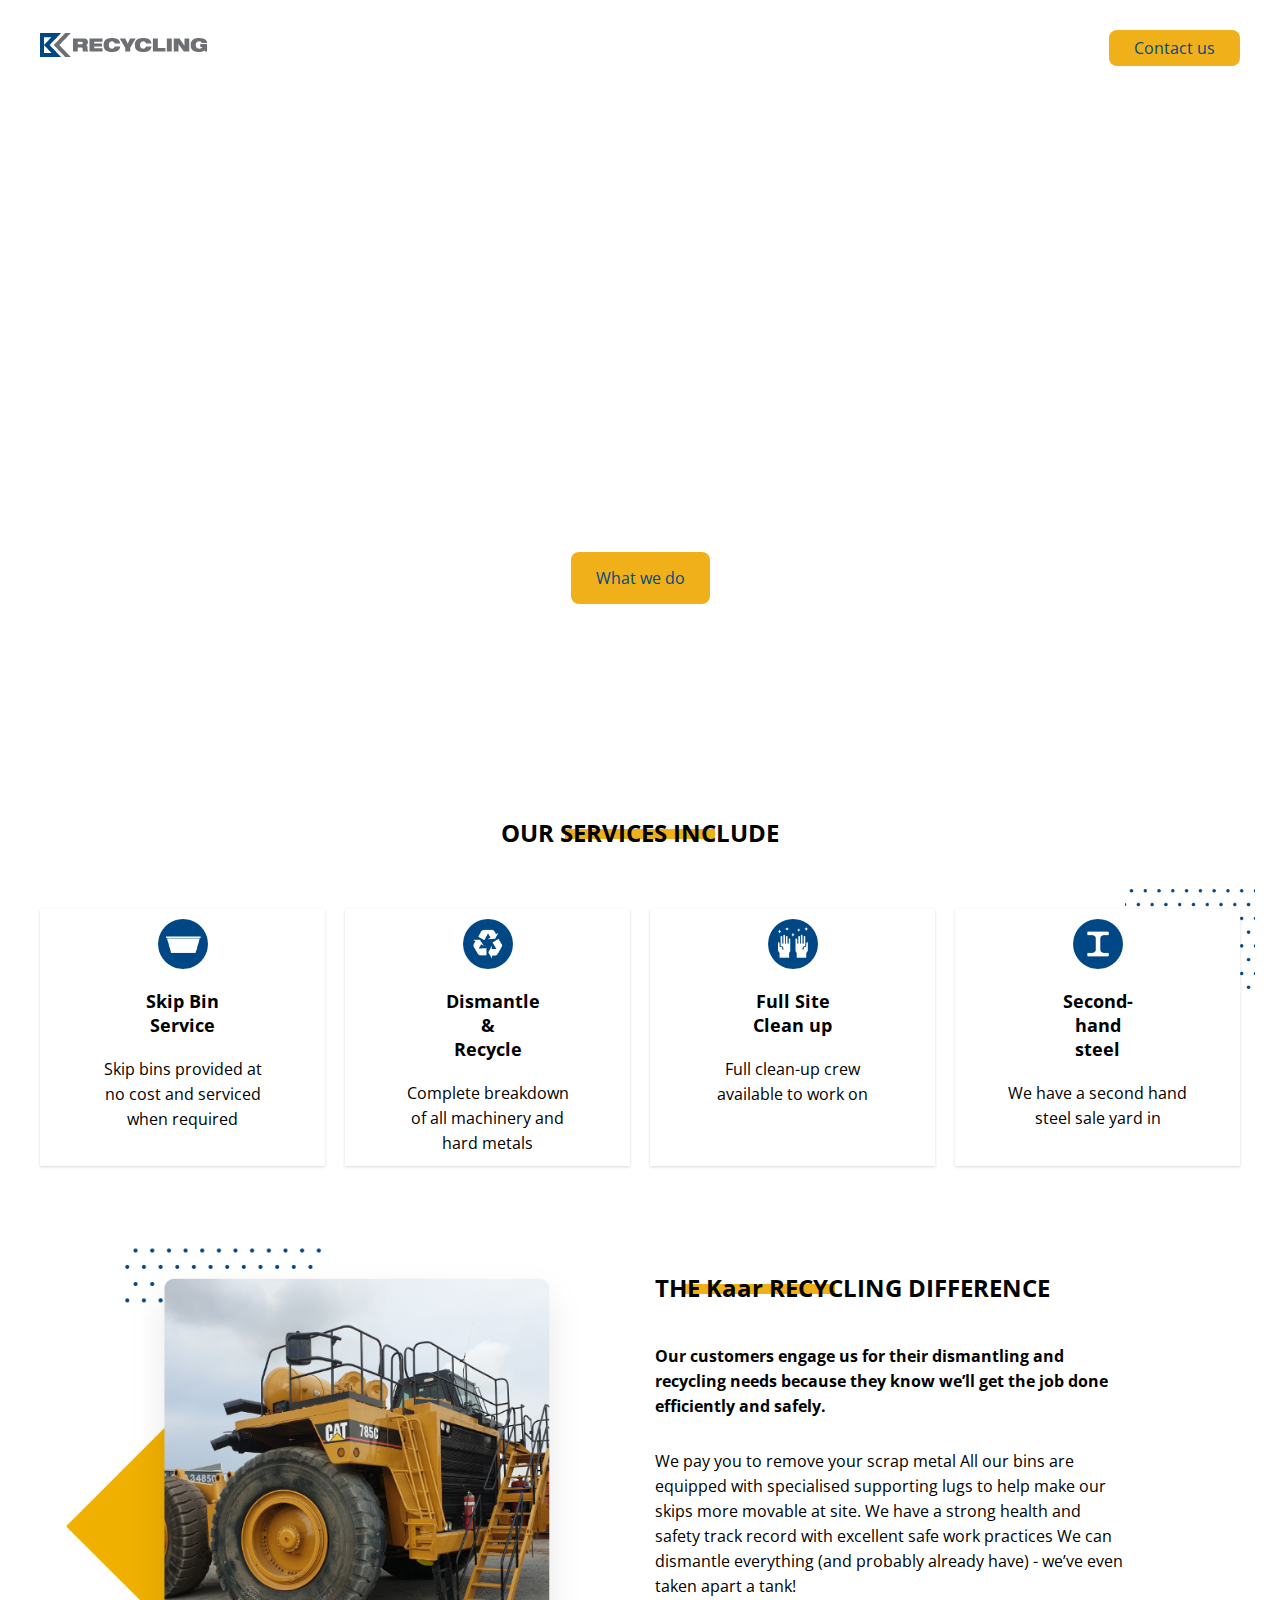
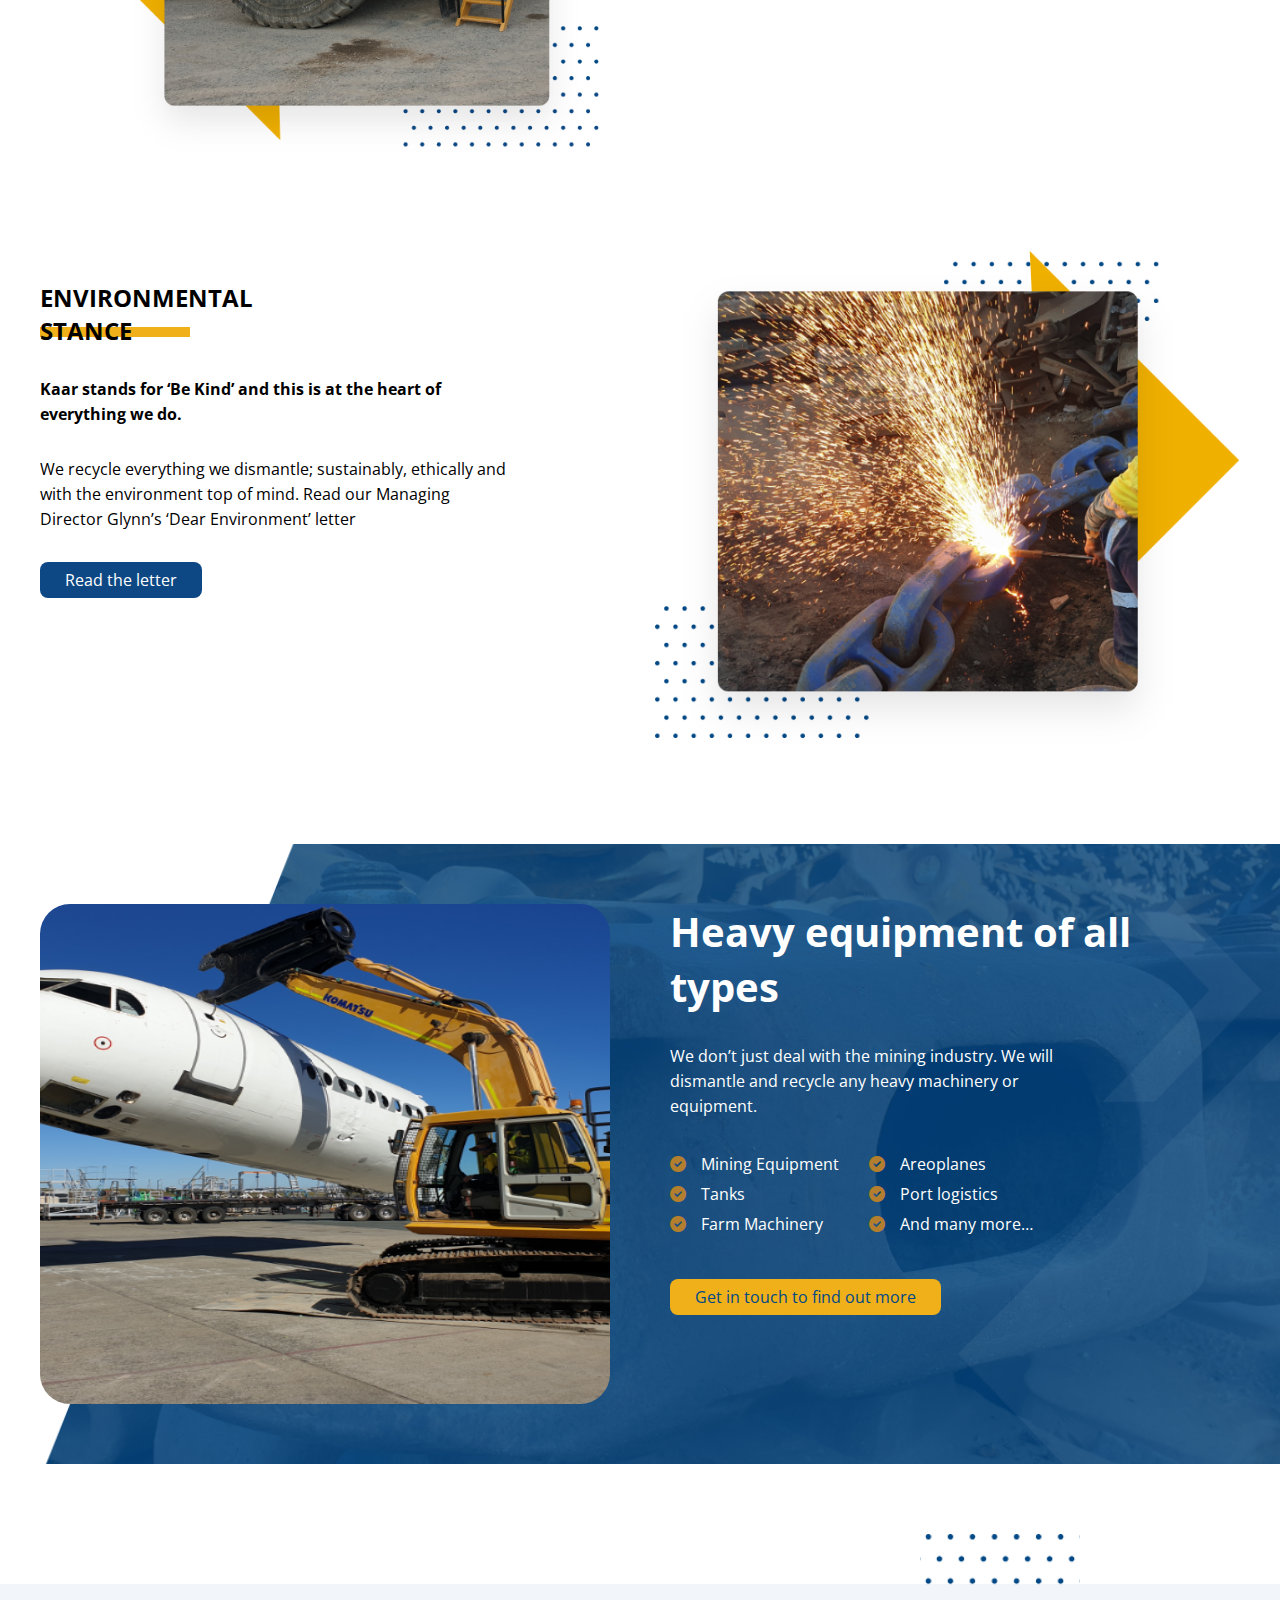
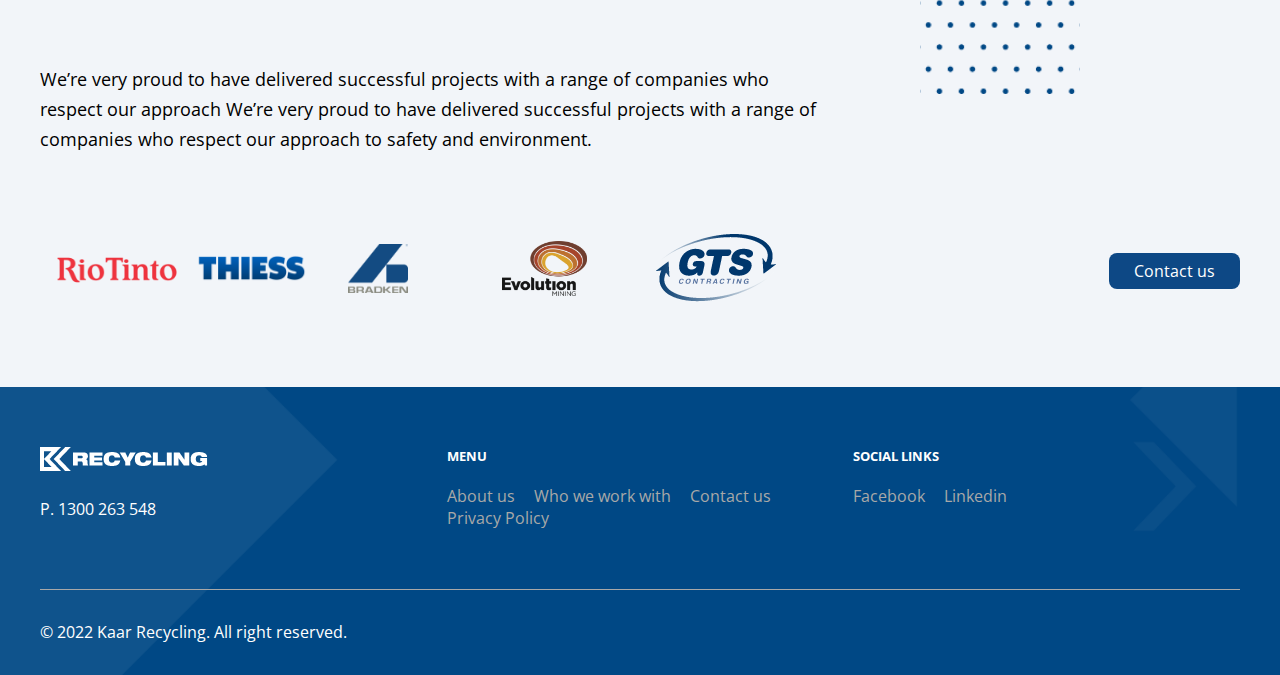
==== index.html @ 9cfd6d5d "added" ====
<!DOCTYPE html>
<html lang="en">
	<head>
		<meta charset="UTF-8">
		<meta name="viewport" content="width=device-width, initial-scale=1.0">
		<title>Recycling Home Page</title>
		<link rel="icon" href="assets/images/xd3-img/favicon.png">
		<link rel="stylesheet" href="assets/css/font-awesome.min.css">
		<link rel="stylesheet" href="assets/css/style.css">
		<link rel="stylesheet" href="assets/css/responsive.css">
	</head>
	<body>   
		<header class="header-area">
			<div class="container">
				<!-- menu-area -->
				<div class="menu-area">
					<div class="logo">
						<a href="#"><img src="assets/images/xd-img/logo-1.png" alt="logo"></a>
					</div>
					<div class="menu">
						<ul>
							<li><a href="index2.html">What we do</a></li>
							<li><a href="#">Second hand steel</a></li>
							<li><a href="index3.html">Our team</a></li>
							<li><a href="index5.html">FAQ’s</a></li>
							<li><a href="tel:">Call:(+91)9361777243</a></li>				
						</ul>
						<div class="contact">
							<a  class="btn" href="index4.html">Contact us</a>
						</div>						
					</div>
					<a class="menu-bar" href="#"><i class="fa-solid fa-bars"></i></a>
				</div>
				<!-- banner-contecn -->
				<div class="banner-content">
					<img src="assets/images/xd-img/logo-2.png" alt="image">
					<h1>We dismantle and recycle heavy machinery</h1>
					<p>We can dismantle and recycle just about any metal and machinery. We’ve dismantled entire airplanes, mining equipment, ship ports, agricultural and tank machinery.</p>
					<div class="button2">
						<a  class="btn" href="#">What we do</a>
					</div>
					<i class="fa-solid fa-angle-down"></i>
				</div>
			</div>
		</header>

		<!-- service-area -->
		<section class="service-area section-padding">
			<div class="container">
				<div class="service-title">
					<h2>OUR SERVICES INCLUDE</h2>
				</div>
				<div class="service">
					<div class="single-service">
						<img src="assets/images/xd-img/service-icon1.png" alt="icon">
						<h4>Skip Bin Service</h4>
						<p>Skip bins provided at no cost and serviced when required</p>
					</div>
					<div class="single-service">
						<img src="assets/images/xd-img/service-icon2.png" alt="icon">
						<h4>Dismantle & Recycle</h4>
						<p>Complete breakdown of all machinery and hard metals</p>
					</div>
					<div class="single-service">
						<img src="assets/images/xd-img/service-icon3.png" alt="icon">
						<h4>Full Site Clean up</h4>
						<p>Full clean-up crew available to work on</p>
					</div>
					<div class="single-service">
						<img src="assets/images/xd-img/service-icon4.png" alt="icon">
						<h4>Second-hand steel</h4>
						<p>We have a second hand steel sale yard in</p>
					</div>
				</div>
			</div>			
		</section>

		<!-- differnce-area -->
		<section class="differnce-area">
			<div class="container">
				<div class="differnce">
					<div class="differnce-img">
						<img src="assets/images/xd-img/differnce.png" alt="img">
					</div>
					<div class="differnce-content">
						<h2>THE Kaar RECYCLING DIFFERENCE</h2>
						<p class="bold-pragraph">Our customers engage us for their dismantling and recycling needs because they know we’ll get the job done efficiently and safely.</p>
						<p>We pay you to remove your scrap metal All our bins are equipped with specialised supporting lugs to help make our skips more movable at site. We have a strong health and safety track record with excellent safe work practices We can dismantle everything (and probably already have) - we’ve even taken apart a tank!</p>
					</div>
				</div>
			</div>
		</section>

		<!-- environment-area -->
		<section class="environment-area section-padding">
			<div class="container">
				<div class="environment">
					<div class="environment-content">
						<h2>ENVIRONMENTAL STANCE</h2>
						<p class="bold-pragraph2">Kaar stands for ‘Be Kind’ and this is at the heart of everything we do.</p>
						<p>We recycle everything we dismantle; sustainably, ethically and with the environment top of mind. Read our Managing Director Glynn’s ‘Dear Environment’ letter</p>
						<div class="evm-button">
							<a class="btn" href="#">Read the letter</a>
						</div>
					</div>
					<div class="environment-img">
						<img src="assets/images/xd-img/environment.png" alt="img">
					</div>
				</div>
			</div>
		</section>

		<!-- heavy-area -->
		<section class="heavy-area">
			<div class="container">
				<div class="heavy">
					<div class="heavy-img">
						<img src="assets/images/xd-img/heavy2.png" alt="image">
					</div>
					<div class="heavy-content">
						<h2>Heavy equipment of all types</h2>
						<p>We don’t just deal with the mining industry. We will dismantle and recycle any heavy machinery or equipment. </p>
						<div class="heavy-list">
							<ul>
								<li><i class="fa-solid fa-circle-check"></i>Mining Equipment</li>
								<li><i class="fa-solid fa-circle-check"></i>Tanks</li>
								<li><i class="fa-solid fa-circle-check"></i>Farm Machinery</li>
							</ul>
							<ul class="list2">
								<li><i class="fa-solid fa-circle-check"></i>Areoplanes</li>
								<li><i class="fa-solid fa-circle-check"></i>Port logistics</li>
								<li><i class="fa-solid fa-circle-check"></i>And many more…</li>
							</ul>
						</div>
						<a class="btn" href="#">Get in touch to find out more</a>
					</div>
				</div>
			</div>
		</section>

		<!-- feedback-area -->
		<section class="feedback-area section-padding pb">
			<div class="container">
				<div class="feedback">
					<p>We’re very proud to have delivered successful projects with a range of companies who respect our approach We’re very proud to have delivered successful projects with a range of companies who respect our approach to safety and environment. </p>
				</div>
			</div>
		</section>

		<!-- hero-area -->
		<section class="hero-area section-padding">
			<div class="container">
				<div class="hero">
					<div class="hero-logo">
						<a href="#"><img src="assets/images/xd-img/hero1.png" alt="logo"></a>
						<a href="#"><img src="assets/images/xd-img/hero2.png" alt="logo"></a>
						<a href="#"><img src="assets/images/xd-img/hero3.png" alt="logo"></a>
						<a href="#"><img src="assets/images/xd-img/hero4.png" alt="logo"></a>
						<a href="#"><img src="assets/images/xd-img/hero5.png" alt="logo"></a>
					</div>
					<div class="hero-button">
						<a  class="btn" href="#">Contact us</a>
					</div>
				</div>
			</div>
		</section>

		<!-- footer-area -->
		<section class="footer-area">
			<div class="container">
				<div class="footer">
					<div class="single-footer">
						<a href="#"><img src="assets/images/xd-img/footer-logo.png" alt="logo"></a>
						<p>P. 1300 263 548</p>						
					</div>
					<div class="single-footer">
						<h5>MENU</h5>
						<a href="#">About us</a>
						<a href="#">Who we work with</a>
						<a href="#">Contact us</a>
						<a href="#">Privacy Policy</a>
					</div>
					<div class="single-footer">
						<h5>SOCIAL LINKS</h5>
						<a href="https://www.facebook.com/">Facebook</a>
						<a href="https://www.linkedin.com/">Linkedin</a>
					</div>
				</div>
				<div class="copy-right">
					<p>© 2022 Kaar Recycling. All right reserved.</p>
				</div>
			</div>
		</section>
	</body>
</html>
---- assets/css/style.css ----
/*
* Prefixed by https://autoprefixer.github.io
* PostCSS: v8.4.12,
* Autoprefixer: v10.4.4
* Browsers: last 4 version
*/

/*google font*/
@import url('https://fonts.googleapis.com/css2?family=Open+Sans:wght@300;400;500;600&display=swap');



/**font family
font-family: 'Open Sans', sans-serif;
**/

/**default css**/
html{
   font-size: 62.5%; /*10px*/
 }
 body{
   margin: 0;
   font-family: 'Open Sans', sans-serif;
   font-size: 1.6rem;
   overflow-x: hidden;
 }
 h1,h2,h3,h4,h5,h6,p,ul{
   margin: 0;
 }

 ul{
    padding: 0;
    list-style: none;
 }
 a{
    display: inline-block;
    text-decoration: none;
    color: black;
 }
 p{
	  font-family: 'Open Sans', sans-serif;
	  font-size: 1.6rem;
	  line-height: 25px;
 }
 span{
   font-family: 'Open Sans', sans-serif;
 	font-size: 1.6rem;
   font-weight: 500;
 }
 label{
   font-size: 1.6rem;
 }
 h1{
  	color: #FFF;
  	font-weight: bold;
 }
 h2{
   color: #000000;
   font-weight: 700;
}
 
h4{
   color: #FFF;
  	/*font-family: 'Gill Sans';*/
}
 img{
    display: block;
 }
.container{
    max-width: 1200px;
    width: 100%;
    margin: auto;
}

.section-padding{
   padding: 80px 0;
}
.btn{
	background: #F0B01A;
	font-family: 'Open Sans', sans-serif;
	color: #004885;
 	font-size: 1.6rem;
 	padding: 7px 25px;
   border-radius: 8px;
   -webkit-transition: 1s;
   -o-transition: 1s;
   transition: 1s;
}
.btn:hover{
   color: #FFF;
}

.pb{
   padding-bottom: 0;
}

/**********home page**********/

/**header-area**/
.header-area{
	background: url('../images/xd-img/banner-home.png') no-repeat scroll center center / cover;  
}
.menu-area{
	display: -webkit-box;
	display: -ms-flexbox;
	display: flex;
	-webkit-box-pack: justify;
	    -ms-flex-pack: justify;
	        justify-content: space-between;
	-webkit-box-align: center;
	    -ms-flex-align: center;
	        align-items: center;
   padding-top: 30px;
}
.menu{
   display: -webkit-box;
   display: -ms-flexbox;
   display: flex;
   -webkit-box-align: center;
       -ms-flex-align: center;
           align-items: center;
}
.menu ul{
	display: -webkit-box;
	display: -ms-flexbox;
	display: flex;
}
.menu ul li{
   padding: 0 15px;
}
.menu ul li a{
   color: #FFF;
   font-size: 1.6rem;
   -webkit-transition: 1s;
   -o-transition: 1s;
   transition: 1s;
   position: relative;
   overflow: hidden;
}
.menu ul li a:hover{
   color: #F0B01A;
}
.menu ul li a:after{
   content: "";
   position: absolute;
   height: 2px;
   width: 100%;
   background: #F0B01A;
   left: -100%;
   bottom: 0;
   -webkit-transition: 0.5s;
   -o-transition: 0.5s;
   transition: 0.5s;
}
.menu ul li a:hover:after{
  left: 0;
}
.menu-bar{
    display:none;  
}
.menu-bar i{
    color: #FFF;
    border:2px solid #FFF;
    font-size:25px;
    margin-left: 20px;
    padding:2px 5px;
    -webkit-box-sizing:border-box;
            box-sizing:border-box;
    border-radius:3px;
}
.menu-bar i:hover{
    background: #6D6F72;
    color:#FFF;
}
.banner-content{
	padding-top: 120px;
   padding-bottom: 30px;
	max-width: 700px;
	width: 100%;
	margin: auto;
	text-align: center;
}
.banner-content img{
	margin: auto;
}
.banner-content h1{
	font-size: 55px;
   padding: 45px 0;
   -webkit-transition: 1s;
   -o-transition: 1s;
   transition: 1s;
}
.banner-content:hover.banner-content h1{
   color: #F0B01A;
}
.banner-content p{
	color: #FFF;
   padding-bottom: 30px;
}
.button2 .btn{
   padding: 15px 25px;
}
.banner-content i{
   font-size: 2rem;
   color: #FFF;
   margin-top: 80px;
}

/**service-area**/
.service-title h2{
   text-align: center;
   margin-bottom: 60px;
   position: relative;
   z-index: 1;
}
.service-title h2:after{
   content: "";
   position: absolute;
   left: 0;
   right: 0;
   bottom: 10px;
   height: 10px;
   width: 150px;
   margin: auto;
   background: #F0B01A;
   z-index: -1;
}
.service{
   display: -ms-grid;
   display: grid;
   -ms-grid-columns:1fr 20px 1fr 20px 1fr 20px 1fr;
   grid-template-columns:repeat(4, 1fr);
   grid-column-gap:20px;
   position: relative;
   z-index: 1;
}
.service:after{
   content: "";
   position: absolute;
   top: -20px;
   right: -15px;
   background: url('../images/xd-img/dotes.png') no-repeat scroll center center / cover;
   height: 100px;
   width: 130px;
   z-index: -1;
}
.single-service{
   text-align: center;
   padding: 10px 20px;
   -webkit-box-shadow: rgba(0, 0, 0, 0.1) 0px 1px 3px 0px, rgba(0, 0, 0, 0.06) 0px 1px 2px 0px;
           box-shadow: rgba(0, 0, 0, 0.1) 0px 1px 3px 0px, rgba(0, 0, 0, 0.06) 0px 1px 2px 0px;
   background: #FFF;
}
.single-service img{
   margin: auto;
   height: 50px;
   width: 50px;
   margin-bottom: 20px;
   -webkit-transition: 1s;
   -o-transition: 1s;
   transition: 1s;
}
.single-service:hover.single-service img{
   -webkit-transform: rotate(360deg);
       -ms-transform: rotate(360deg);
           transform: rotate(360deg);
}
.single-service h4 {
    font-weight: bold;
    -webkit-transition: 1s;
    -o-transition: 1s;
    transition: 1s;
    color: #000;
    font-size: 18px;
    max-width: 84px;
    margin: auto;
    transition: 1s;
}
.single-service:hover.single-service h4{
   color: #F0B01A;
}
.single-service p{
   padding-top: 20px;
   max-width: 180px;
   margin: auto;
 
}
/**differnce-area**/
.differnce{
   display: -ms-grid;
   display: grid;
   -ms-grid-columns: 1fr 30px 1fr;
   grid-template-columns: repeat(2, 1fr);
   grid-column-gap: 30px;
}
.differnce-img img{
   max-height:525px;
   height: 100%;
   width: 100%;
   -o-object-fit: contain;
      object-fit: contain;
}
.differnce-content{
   padding-top: 25px;
}
.differnce-content h2{
   position: relative;
   padding-bottom: 40px;
   max-width: 400px;
   width: 100%;
    z-index: 1;
}
.differnce-content h2:after{
   content: "";
   position: absolute;
   left: 30px;
   bottom: 50px;
   height: 10px;
   width: 150px;
   margin: auto;
   background: #F0B01A;
   z-index: -1;
}
.differnce-content .bold-pragraph{
   margin-bottom: 30px;
   font-weight: bold;
}
.differnce-content p{
   max-width: 470px;
   width: 100%;
}

/**environment-area**/
.environment{
   display: -ms-grid;
   display: grid;
   -ms-grid-columns: 1fr 30px 1fr;
   grid-template-columns: repeat(2, 1fr);
   grid-column-gap: 30px;
}
.environment-content{
   padding-top: 30px;
}
.environment-content h2{   
   max-width: 200px;
   width: 100%;
   position: relative;
}
.environment-content h2:after{
   content: "";
   position: absolute;
   left: 0;
   bottom: 10px;
   height: 10px;
   width: 150px;
   background: #F0B01A;
   z-index: -1;
}
.environment-content .bold-pragraph2{
   font-weight: bold;
}
.environment-content p{
   margin: 30px 0;
   max-width: 470px;
   width: 100%;
}
.evm-button .btn{
   background: #0D4885;
   color: #FFF;
   -webkit-transition: 1s;
   -o-transition: 1s;
   transition: 1s;
}
.evm-button .btn:hover{
   background: #EFAF00;
}
.environment-img img{
   max-height:525px;
   height: 100%;
   width: 100%;
   -o-object-fit: contain;
      object-fit: contain;
}

/**heavy-area**/
.heavy-area {
   background: url('../images/xd-img/heavy.png') no-repeat scroll center  / cover;
   margin-bottom: 120px;
}
.heavy{
   display: -ms-grid;
   display: grid;
   -ms-grid-columns: 1fr 60px 1fr;
   grid-template-columns: repeat(2, 1fr);
   grid-column-gap: 60px;
   padding: 60px 0;
}
.heavy-img img{
   height: 500px;
   width: 100%;
   border-radius:30px;
}
.heavy-content h2{
   color: #FFF;
   font-size: 4rem;
   max-width: 500px;
}
.heavy-content p{
   color: #FFF;
   padding: 30px 0;
   max-width: 400px;
}
.heavy-list{
   display: -webkit-box;
   display: -ms-flexbox;
   display: flex;
   padding-bottom: 40px;
}
.heavy-list ul li{
   display: -webkit-box;
   display: -ms-flexbox;
   display: flex;
   -webkit-box-align: center;
       -ms-flex-align: center;
           align-items: center;
   font-size: 1.6rem;
   color: #FFF;
   line-height: 30px;
}
.heavy-list ul li i{
   color:#B37F2F;
   margin-right: 15px !important;
}
.list2{
   margin-left: 30px;
}


/**feedback-area**/
.feedback-area{
   background: #F2F5F9;
   position: relative;
}
.feedback-area:after{
   content: "";
   position: absolute;
   top: -50px;
   right: 200px;
   background: url('../images/xd-img/dotes.png') no-repeat scroll center center / cover;
   height: 160px;
   width: 160px;
}
.feedback p{
   font-size: 1.8rem;
   max-width: 785px;
   line-height: 30px;
}

/**hero-area**/
.hero-area{
   background: #F2F5F9;
}
.hero{
   display: -webkit-box;
   display: -ms-flexbox;
   display: flex;
   -webkit-box-pack: justify;
       -ms-flex-pack: justify;
           justify-content: space-between;
   -webkit-box-align: center;
       -ms-flex-align: center;
           align-items: center;
}
.hero-logo{
   display: -ms-grid;
   display: grid;
   -ms-grid-columns: (1fr)[5];
   grid-template-columns: repeat(5, 1fr);
   -webkit-box-align: center;
       -ms-flex-align: center;
           align-items: center;
}
.hero-logo img{
   display: inline-block;
}
.hero-button .btn{
   background: #0D4885;
   color: #FFF;
}
.hero-button .btn:hover{
   background: #F0B000;
}
/**footer-area**/
.footer-area{
   background: url('../images/xd-img/footer-banner.png') no-repeat scroll center center / cover;
}
.footer{
   display: -ms-grid;
   display: grid;
   -ms-grid-columns: 1fr 20px 1fr 20px 1fr;
   grid-template-columns: repeat(3, 1fr);
   padding: 60px 0;
   border-bottom: 1px solid #A8A8A8;
   grid-column-gap: 20px;
}
.single-footer img{
   margin-bottom: 20px;
}
.single-footer p{
   color: #FFF;
}
.single-footer span{
   font-size: 1.6rem;
   color: #FFF;
}
.single-footer a{
   color: #A8A8A8;
   font-size: 1.6rem; 
   padding-right:15px;
   -webkit-transition: 1s;
   -o-transition: 1s;
   transition: 1s;
}
.single-footer a:hover{
   color: #FFF;
}
.single-footer h5{
   color: #FFF;
   margin-bottom: 20px;
}
.copy-right p{
   padding: 30px 0;
   color: #FFF;
}







/***********what we do page**********/
/**header-area**/
.page2{
   background: url('../images/xd-image/header.png') no-repeat scroll center center / cover; 
}
.menu-area{
   display: -webkit-box;
   display: -ms-flexbox;
   display: flex;
   -webkit-box-pack: justify;
       -ms-flex-pack: justify;
           justify-content: space-between;
   -webkit-box-align: center;
       -ms-flex-align: center;
           align-items: center;
   padding-top: 30px;
}
.menu{
   display: -webkit-box;
   display: -ms-flexbox;
   display: flex;
   -webkit-box-align: center;
       -ms-flex-align: center;
           align-items: center;
}
.menu ul{
   display: -webkit-box;
   display: -ms-flexbox;
   display: flex;
}
.menu ul li{
   padding: 0 15px;
}
.menu ul li a{
   color: #FFF;
   font-size: 1.6rem;
   -webkit-transition: 1s;
   -o-transition: 1s;
   transition: 1s;
   position: relative;
   overflow: hidden;
}
.menu ul li a:hover{
   color: #F0B01A;
}
.menu ul li a:after{
   content: "";
   position: absolute;
   height: 2px;
   width: 100%;
   background: #F0B01A;
   left: -100%;
   bottom: 0;
   -webkit-transition: 0.5s;
   -o-transition: 0.5s;
   transition: 0.5s;
}
.menu ul li a:hover:after{
  left: 0;
}
.banner-content2{
   padding-top: 110px;
   padding-bottom: 150px;
   max-width: 700px;
   width: 100%;
   margin: auto;
   text-align: center;
}
.banner-content2 img{
   margin: auto;
}
.banner-content2 h1{
   font-size: 55px;
   padding: 40px 0;
   -webkit-transition: 1s;
   -o-transition: 1s;
   transition: 1s;
}
.banner-content2:hover.banner-content2 h1{
   color: #F0B01A;
}
.banner-content2 p{
   color: #FFF;
   padding-bottom: 30px;
}

/**dismantel-area**/
.dismantel{
   display: -ms-grid;
   display: grid;
   -ms-grid-columns: 1fr 30px 1fr;
   grid-template-columns: repeat(2, 1fr);
   grid-column-gap: 30px;
}
.dismantel-img img{
   max-height:525px;
   height: 100%;
   width: 100%;
   -o-object-fit: contain;
      object-fit: contain;
}
.dismantel-content{
   padding-top: 25px;
}
.dismantel-content h2{
   position: relative;
   padding-bottom: 40px;
   max-width: 400px;
   width: 100%;
    z-index: 1;
}
.dismantel-content h2:after{
   content: "";
   position: absolute;
   left: 30px;
   bottom: 50px;
   height: 10px;
   width: 150px;
   margin: auto;
   background: #F0B01A;
   z-index: -1;
}
.dismantel-content .bold-pragraph{
   margin-bottom: 30px;
   font-weight: bold;
}
.dismantel-content p{
   max-width: 470px;
}

/**choice-area**/
.choice{
   display: -webkit-box;
   display: -ms-flexbox;
   display: flex;
   -ms-flex-wrap: wrap;
       flex-wrap: wrap;
}
.choice-content{
   -ms-flex-preferred-size: calc(40% - 20px);
       flex-basis: calc(40% - 20px);
}
.choice-content h2{
   padding-bottom: 60px;
   position: relative;
   z-index: 1;
}
.choice-content h2:after{
   content: "";
   position: absolute;
   left: 65px;
   top: 25px;
   height: 10px;
   width: 150px;
   background: #F0B01A;
   z-index: -1;
}
.choice-content h5{
   max-width: 380px;
   padding-bottom: 30px;
}
.choice-content p{
   max-width: 380px;
}
.choice-service{
   -ms-flex-preferred-size: 60%;
       flex-basis: 60%;
   display: -ms-grid;
   display: grid;
   -ms-grid-columns: 1fr 20px 1fr;
   grid-template-columns: repeat(2, 1fr);
   grid-column-gap: 20px;
}
.single-choice img{
   height: 60px;
   width: 60px;
   -webkit-transition: 1s;
   -o-transition: 1s;
   transition: 1s;
}
.single-choice:hover.single-choice img{
   -webkit-transform: rotate(360deg);
       -ms-transform: rotate(360deg);
           transform: rotate(360deg);
}
.single-choice h5{
   max-width: 200px;
   padding: 20px 0;
   -webkit-transition: 1s;
   -o-transition: 1s;
   transition: 1s;
}
.single-choice:nth-child(3) h5{
   padding-bottom: 50px;
}
.single-choice:hover.single-choice h5{
   color: #E7A900;
}
.single-choice p{
   max-width: 300px;
   padding-bottom: 30px;
}

/**materials-area**/
.materials{
   display: -ms-grid;
   display: grid;
   -ms-grid-columns: 1fr 30px 1fr;
   grid-template-columns: repeat(2, 1fr);
   grid-column-gap: 30px;
}
.materials-img img{
   max-height: 570px;
   height: 100%;
   width: 90%;
}
.materials-content h2{
   padding-top: 60px;
   position: relative;
   z-index: 1;
}
.materials-content h2:after{
   content: "";
   position: absolute;
   left: 80px;
   bottom: 6px;
   height: 10px;
   width: 150px;
   margin: auto;
   background: #F0B01A;
   z-index: -1;
}
.materials-list{
   display: -ms-grid;
   display: grid;
   -ms-grid-columns: 1fr 10px 1fr;
   grid-template-columns: repeat(2, 1fr);
   grid-column-gap: 10px;
   margin-top: 30px;
}
.materials-list ul li:nth-child(1){
   margin-bottom: 30px;
}
.materials-list ul li:nth-child(1) .red-color i{
   color: #DD5044;
}
.materials-list ul li{
   font-size: 1.6rem;
   padding: 7px 0;
}
.materials-list ul li i{
   color: #F0B000;
   padding-right: 10px;
}
.materials-content a{
   font-size: 1.6rem;
   color: #B4B7BA;
   text-decoration: underline;
}

/**steel-area**/
.steel{
   display: -ms-grid;
   display: grid;
   -ms-grid-columns: 1fr 30px 1fr;
   grid-template-columns: repeat(2, 1fr);
   grid-column-gap: 30px;
}
.steel-content{
   padding-top: 30px;
}
.steel-content h2{ 
   max-width: 400px;
   position: relative;
   margin-bottom: 30px;
}
.steel-content h2:after{
   content: "";
   position: absolute;
   left: 0;
   bottom: 10px;
   height: 10px;
   width: 150px;
   background: #F0B01A;
   z-index: -1;
}
.steel-content h5{
   max-width: 450px;
}
.steel-content p{
   margin: 30px 0;
   max-width: 470px;
   width: 100%;
}
.steel-button .btn{
   background: #0D4885;
   color: #FFF;
   -webkit-transition: 1s;
   -o-transition: 1s;
   transition: 1s;
}
.steel-button .btn:hover{
   background: #EFAF00;
}
.steel-img img{
   max-height:525px;
   height: 100%;
   width: 100%;
   -o-object-fit: contain;
      object-fit: contain;
}

/**image-project-area**/
.image-title{
   float: right;
}
.image-title h2{
   max-width: 300px;
   position: relative;
   z-index: 1;
}
.image-title h2:after{
   content: "";
   position: absolute;
   left: 0;
   bottom: 10px;
   height: 10px;
   width: 260px;
   background: #F0B01A;
   z-index: -1;
}
.image-items1{
   display: -ms-grid;
   display: grid;
   -ms-grid-columns: 1fr 30px 1fr 30px 1fr;
   grid-template-columns: repeat(3, 1fr);
   grid-column-gap: 30px;
   -webkit-box-align: end;
       -ms-flex-align: end;
           align-items: end;
   margin-bottom: 30px;
   width: 100%;
}
.single-items1 img{
   width: 100%;
}
.image-items1 .single-items1:nth-child(2){
   position: relative;
   z-index: 1;
}
.image-items1 .single-items1:nth-child(2):before{
   content: "";
   position: absolute;
   background:url('../images/xd-image/dotes.png') no-repeat scroll center center / cover;
   height: 170px;
   width: 170px;
   left: -30px;
   bottom: 150px;
   z-index: -1;
}
.project-icon{
   float: right;

}
.project-icon i{
   border: 1px solid #055DAD;
   height: 25px;
   width: 25px;
   border-radius: 50%;
   font-size: 1.6rem;
   line-height: 25px;
   text-align: center;
   cursor: pointer;
   -webkit-transition: 1s;
   -o-transition: 1s;
   transition: 1s;
}
.project-icon i:hover{
   color: #EFAF00;
}
.image-items2{
   display: -ms-grid;
   display: grid;
   -ms-grid-columns: 1fr 30px 1fr 30px 1fr 30px 1fr 30px 1fr 30px 1fr 30px 1fr 30px 1fr 30px 1fr 30px 1fr 30px 1fr 30px 1fr;
   grid-template-columns: repeat(12, 1fr);
   grid-column-gap: 30px;
}
.image-items2 img{
   width: 100%; 
}
.image-items2 .single-items2:nth-child(1){
    -ms-grid-column-span: 4;
    grid-column: span 4;
    position: relative;
}
.image-items2 .single-items2:nth-child(1):after{
   content: "";
   position: absolute;
   background:url('../images/xd-image/dotes.png') no-repeat scroll center center / cover;
   height: 200px;
   width: 200px;
   left: 60px;
   bottom: 0;
   z-index: -1;
}

.image-items2 .single-items2:nth-child(2){
   -ms-grid-column-span: 3;
   grid-column: span 3;
}
.image-items2 .single-items2:nth-child(2) img{
   height: 230px;
}
.image-items2 .single-items2:nth-child(3){
   -ms-grid-column-span: 5;
   grid-column: span 5;
}






/**********our team page**********/
/**header-area**/
.page3{
   background: url('../images/xd3-img/header.png') no-repeat scroll center center / cover;
}
.menu-area{
   display: -webkit-box;
   display: -ms-flexbox;
   display: flex;
   -webkit-box-pack: justify;
       -ms-flex-pack: justify;
           justify-content: space-between;
   -webkit-box-align: center;
       -ms-flex-align: center;
           align-items: center;
   padding-top: 30px;
}
.menu{
   display: -webkit-box;
   display: -ms-flexbox;
   display: flex;
   -webkit-box-align: center;
       -ms-flex-align: center;
           align-items: center;
}
.menu ul{
   display: -webkit-box;
   display: -ms-flexbox;
   display: flex;
}
.menu ul li{
   padding: 0 15px;
}
.menu ul li a{
   color: #FFF;
   font-size: 1.6rem;
   -webkit-transition: 1s;
   -o-transition: 1s;
   transition: 1s;
   position: relative;
   overflow: hidden;
}
.menu ul li a:hover{
   color: #F0B01A;
}
.menu ul li a:after{
   content: "";
   position: absolute;
   height: 2px;
   width: 100%;
   background: #F0B01A;
   left: -100%;
   bottom: 0;
   -webkit-transition: 0.5s;
   -o-transition: 0.5s;
   transition: 0.5s;
}
.menu ul li a:hover:after{
  left: 0;
}
.banner-content3{
   padding-top: 110px;
   padding-bottom: 150px;
   max-width: 700px;
   width: 100%;
   margin: auto;
   text-align: center;
}
.banner-content3 img{
   margin: auto;
}
.banner-content3 h1{
   font-size: 55px;
   padding: 40px 0;
   -webkit-transition: 1s;
   -o-transition: 1s;
   transition: 1s;
}
.banner-content3:hover.banner-content3 h1{
   color: #F0B01A;
}
.banner-content3 .banner-paragraph{
   color: #FFF;
   padding-bottom: 30px;
   max-width: 600px;
   margin: auto;

}

/**meet-area**/
.meet{
   display: -ms-grid;
   display: grid;
   -ms-grid-columns: 1fr 40px 1fr;
   grid-template-columns: repeat(2, 1fr);
   grid-column-gap: 40px;
}
.meet-title h2{
   max-width: 400px;
   position: relative;
   z-index: 1;
}
.meet-title h2:after{
   content: "";
   position: absolute;
   left: 30px;
   bottom: 10px;
   height: 10px;
   width: 190px;
   margin: auto;
   background: #F0B01A;
   z-index: -1;
}

/**glynn-area**/
.glynn{
   display: -ms-grid;
   display: grid;
   -ms-grid-columns: 1fr 40px 1fr;
   grid-template-columns: repeat(2, 1fr);
   grid-column-gap: 40px;
}
.glynn-img img{
   max-height:525px;
   height: 100%;
   width: 100%;
   -o-object-fit: contain;
      object-fit: contain;
}
.glynn-content{
   padding-top: 25px;
}
.glynn-content h2{
   position: relative;
   padding-bottom: 40px;
   max-width: 400px;
   width: 100%;
    z-index: 1;
}
.glynn-content h2:after{
   content: "";
   position: absolute;
   left: -15px;
   bottom: 50px;
   height: 10px;
   width: 190px;
   margin: auto;
   background: #F0B01A;
   z-index: -1;
}
.glynn-content p{
   max-width: 470px;
}
.glynn-icon i{
   border: 1px solid #055DAD;
   height: 25px;
   width: 25px;
   border-radius: 50%;
   font-size: 1.6rem;
   line-height: 25px;
   text-align: center;
   margin-top: 50px;
   cursor: pointer;
   -webkit-transition: 1s;
   -o-transition: 1s;
   transition: 1s;
}
.glynn-icon i:hover{
   color: #EFAF00;
}



/**contact page**/

.banner-content3 p{
   color: #FFF;
}

.form{
   max-width: 800px;
   width: 100%;
   margin: auto;
   background: #FFF;
   border: 1px solid #FFF;
   border-radius: 5px;
   margin-top: -60px;
   margin-bottom: 80px;
   padding: 20px 30px;
   -webkit-box-sizing: border-box;
           box-sizing: border-box;
   -webkit-box-shadow: rgba(0, 0, 0, 0.1) 0px 4px 6px -1px, rgba(0, 0, 0, 0.06) 0px 2px 4px -1px;
           box-shadow: rgba(0, 0, 0, 0.1) 0px 4px 6px -1px, rgba(0, 0, 0, 0.06) 0px 2px 4px -1px;
}

.form-div{
   display: -ms-grid;
   display: grid;
   -ms-grid-columns: 1fr 30px 1fr;
   grid-template-columns: repeat(2, 1fr);
   grid-column-gap: 30px;
}

.single-form label{
   display: block;
   padding: 15px 0;
   font-size: 1.6rem;
}
.single-form input,
.single-form select,
.massage textarea{
   width: 100%;
   border: 1px solid #727272;
   border-radius: 5px;
   outline: none;
   padding: 20px 10px;
   -webkit-box-sizing: border-box;
           box-sizing: border-box;
   font-size: 1.6rem;
}
.massage label{
   display: block;
   padding: 15px 0;
}
.massage textarea{
   height: 100px;
   padding-top: 5px;
   font-size: 1.6rem;
}
.massage textarea::-webkit-input-placeholder{
   font-size: 1.7rem;
}
.massage textarea::-moz-placeholder{
   font-size: 1.7rem;
}
.massage textarea:-ms-input-placeholder{
   font-size: 1.7rem;
}
.massage textarea::-ms-input-placeholder{
   font-size: 1.7rem;
}
.massage textarea::placeholder{
   font-size: 1.7rem;
}
.form-btn{
   padding: 20px 0;
}
.form-btn .btn{
   color: #FFF;
   background: #0F538C;
}




/**privacy-page**/
.privacy{
   display: -ms-grid;
   display: grid;
   -ms-grid-columns: 1fr 50px 1fr;
   grid-template-columns: repeat(2, 1fr);
   grid-column-gap: 50px;
}
.privacy-content p{
   padding-bottom: 30px;
}
.privacy-img img{
   height: 550px;
   width: 100%;
}
---- assets/css/responsive.css ----
/*
* Prefixed by https://autoprefixer.github.io
* PostCSS: v8.4.12,
* Autoprefixer: v10.4.4
* Browsers: last 4 version
*/

@media all and (max-width: 1200px){
	.container{
	    padding: 0 20px;
	    -webkit-box-sizing: border-box;
	            box-sizing: border-box;   
	}
}
@media all and (max-width: 990px){
	/* index-responsive-Start */
	.menu{
		display: none;
	}
	.contact{
		display: none;
	}
	.menu-bar{
	    display:inline-block;  
	}
	.service{
	   -ms-grid-columns:(1fr)[2];
	   grid-template-columns:repeat(2, 1fr);
	   grid-row-gap:60px;
	}
	.hero{
	   display: -ms-grid;
	   display: grid;
	   -ms-grid-columns: (1fr)[1];
	   grid-template-columns: repeat(1, 1fr);
	   grid-row-gap: 50px;
	   -ms-flex-line-pack: center;
	       align-content: center;
	}
	.hero-button{
		margin: auto;
	}
	/* index-responsive-End */

	/* index2-responsive-Start*/
	.materials{
		-ms-grid-columns: 1fr;
		grid-template-columns: repeat(1, 1fr);
		grid-gap: 30px;
  }

	/* index2-responsive-End*/

}


@media all and (max-width: 768px){
		/* index-responsive-Start */
	.banner-content p{
		font-size: 1.4rem;
	}

	.service{
	   -ms-grid-columns:(1fr)[1];
	   grid-template-columns:repeat(1, 1fr);
	}

	.differnce{
	   -ms-grid-columns: (1fr)[1];
	   grid-template-columns: repeat(1, 1fr);
	   grid-row-gap: 60px;
	}

	.environment{
	   -ms-grid-columns: (1fr)[1];
	   grid-template-columns: repeat(1, 1fr);
	   grid-row-gap: 60px;
	}
	.environment-img{
		-webkit-box-ordinal-group: 0;
		    -ms-flex-order: -1;
		        order: -1;
	}

	.heavy{
		-ms-grid-columns: (1fr)[1];
		grid-template-columns: repeat(1, 1fr);
	   grid-row-gap: 60px;
	}

	.hero-logo{
		display: -ms-grid;
		display: grid;
		-ms-grid-columns: 1fr 30px 1fr 30px 1fr 30px 1fr 30px 1fr 30px 1fr 30px 1fr 30px 1fr 30px 1fr 30px 1fr 30px 1fr 30px 1fr;
		grid-template-columns: repeat(12, 1fr);
		grid-column-gap: 30px;
		grid-row-gap: 60px;
		-webkit-box-align: center;
		    -ms-flex-align: center;
		        align-items: center;
	}
	.hero-logo a{
		text-align: center;
	}
	.hero-logo a:nth-child(1){
		-ms-grid-column-span: 4;
		grid-column: span 4;
	}
	.hero-logo a:nth-child(2){
		-ms-grid-column-span: 4;
		grid-column: span 4;
	}
	.hero-logo a:nth-child(3){
		-ms-grid-column-span: 4;
		grid-column: span 4;
	}
	.hero-logo a:nth-child(4){
		-ms-grid-column-span: 6;
		grid-column: span 6;
	}
	.hero-logo a:nth-child(5){
		-ms-grid-column-span: 6;
		grid-column: span 6;
	}
	.footer{
	   -ms-grid-columns: (1fr)[2];
	   grid-template-columns: repeat(2, 1fr);
	   grid-row-gap: 60px;
	}
	/* index-responsive-End*/

	/* index2-responsive-Start*/
	.dismantel{
		-ms-grid-columns: 1fr;
		grid-template-columns: repeat(1, 1fr);
		grid-gap: 30px;
  }
	.choice-content{
		-ms-flex-preferred-size: 100%;
		    flex-basis: 100%;
		margin-bottom: 4rem;
  }
	.choice-service{
		-ms-flex-preferred-size: 100%;
		    flex-basis: 100%;
  }
	.steel{
		-ms-grid-columns: 1fr;
		grid-template-columns: repeat(1, 1fr);
		grid-gap: 30px;
 }
 .image-items1{
	-ms-grid-columns: 1fr 30px 1fr;
	grid-template-columns: repeat(2, 1fr);
	grid-gap: 30px;
 }
 .image-items2{
	grid-gap: 30px;
 }
 .image-items2 .single-items2:nth-child(1){
	-ms-grid-column-span: 6;
	grid-column: span 6;
 }
 .image-items2 .single-items2:nth-child(2){
	-ms-grid-column-span: 6;
	grid-column: span 6;
 }
 .image-items2 .single-items2:nth-child(1){
	-ms-grid-column-span: 6;
	grid-column: span 6;
 }
	/* index2-responsive-End*/

 	/* index5-responsive-End*/
	.privacy{
		-ms-grid-columns: 1fr;
		grid-template-columns: repeat(1, 1fr);
		grid-gap: 50px;
  }
 	/* index5-responsive-End*/

}


@media all and (max-width: 575px){
	/* index-responsive-Start */
	.banner-content h1{
		font-size: 35px;
	}
	.heavy-list{
		-webkit-box-orient: vertical;
		-webkit-box-direction: normal;
		    -ms-flex-direction: column;
		        flex-direction: column;
	}
	.list2{
	   margin-left: 0px;
	}
	.hero-logo{
		-ms-grid-columns: (1fr)[1];
		grid-template-columns: repeat(1, 1fr);
	}
	.footer{
	   -ms-grid-columns: (1fr)[1];
	   grid-template-columns: repeat(1, 1fr);
	  	text-align: center;
	}
	/* index-responsive-End*/

	/* index2-responsive-Start*/
	.choice-service{
		-ms-grid-columns: 1fr;
		grid-template-columns: repeat(1, 1fr);
		grid-gap: 20px;
  }
	.image-items1{
		-ms-grid-columns: 1fr;
		grid-template-columns: repeat(1, 1fr);
	 }
	 .image-items2 .single-items2:nth-child(1){
		-ms-grid-column-span: 12;
		grid-column: span 12;
	 }
	 .image-items2 .single-items2:nth-child(2){
		-ms-grid-column-span: 12;
		grid-column: span 12;
	 }
	 .image-items2 .single-items2:nth-child(1){
		-ms-grid-column-span: 12;
		grid-column: span 12;
	 }
	/* index2-responsive-End*/
}
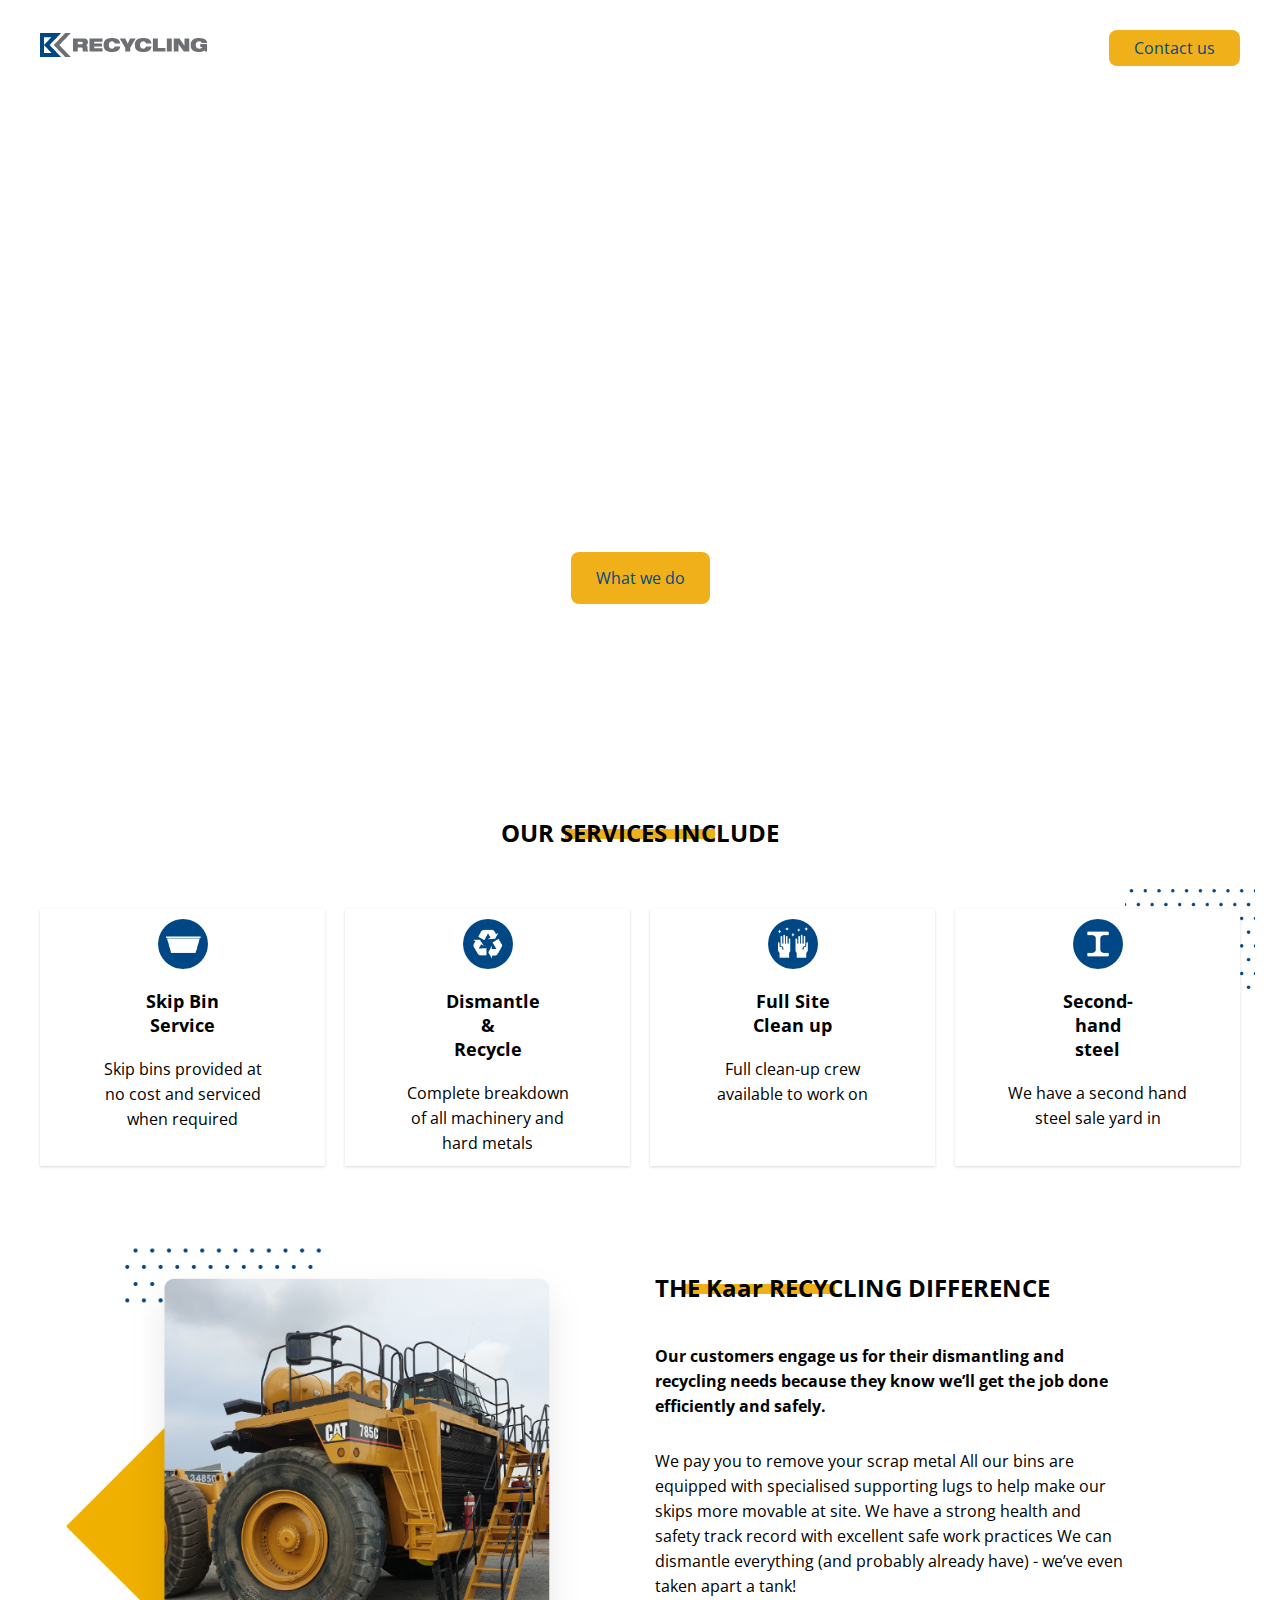
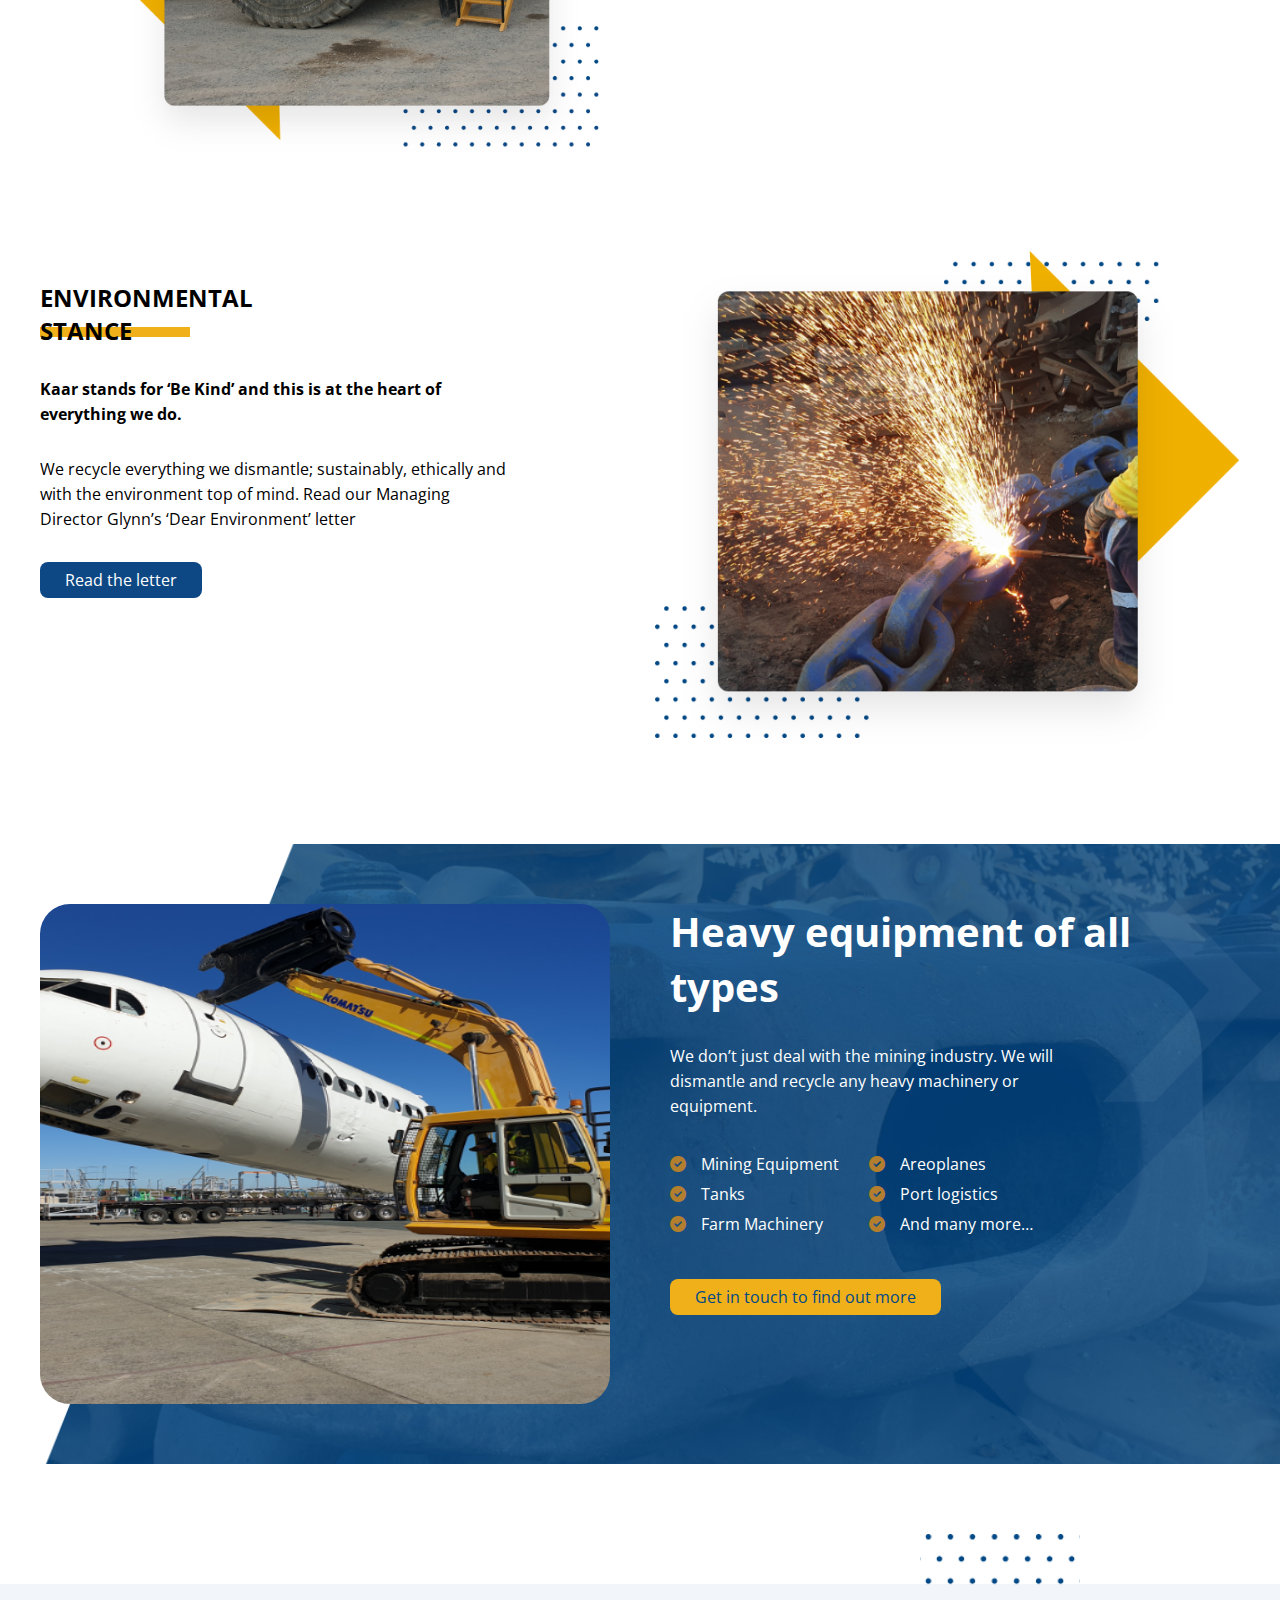
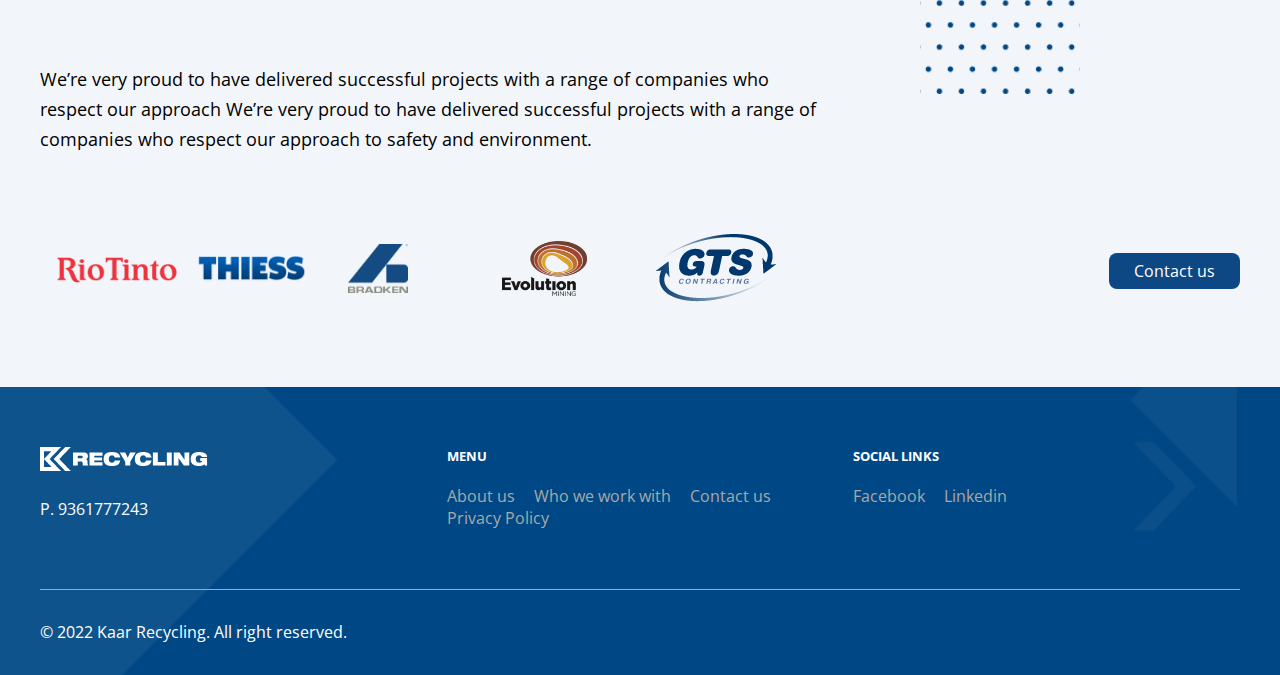
==== commit 1315615e: "modifed" ====
--- a/index.html
+++ b/index.html
@@ -171,7 +171,7 @@
 				<div class="footer">
 					<div class="single-footer">
 						<a href="#"><img src="assets/images/xd-img/footer-logo.png" alt="logo"></a>
-						<p>P. 1300 263 548</p>						
+						<p>P. 9361777243</p>						
 					</div>
 					<div class="single-footer">
 						<h5>MENU</h5>
@@ -182,8 +182,8 @@
 					</div>
 					<div class="single-footer">
 						<h5>SOCIAL LINKS</h5>
-						<a href="https://www.facebook.com/">Facebook</a>
-						<a href="https://www.linkedin.com/">Linkedin</a>
+						<a href="https://www.facebook.com/profile.php?id=100045421339954">Facebook</a>
+						<a href="https://www.linkedin.com/in/jagadeesh-b-042b38208/">Linkedin</a>
 					</div>
 				</div>
 				<div class="copy-right">
